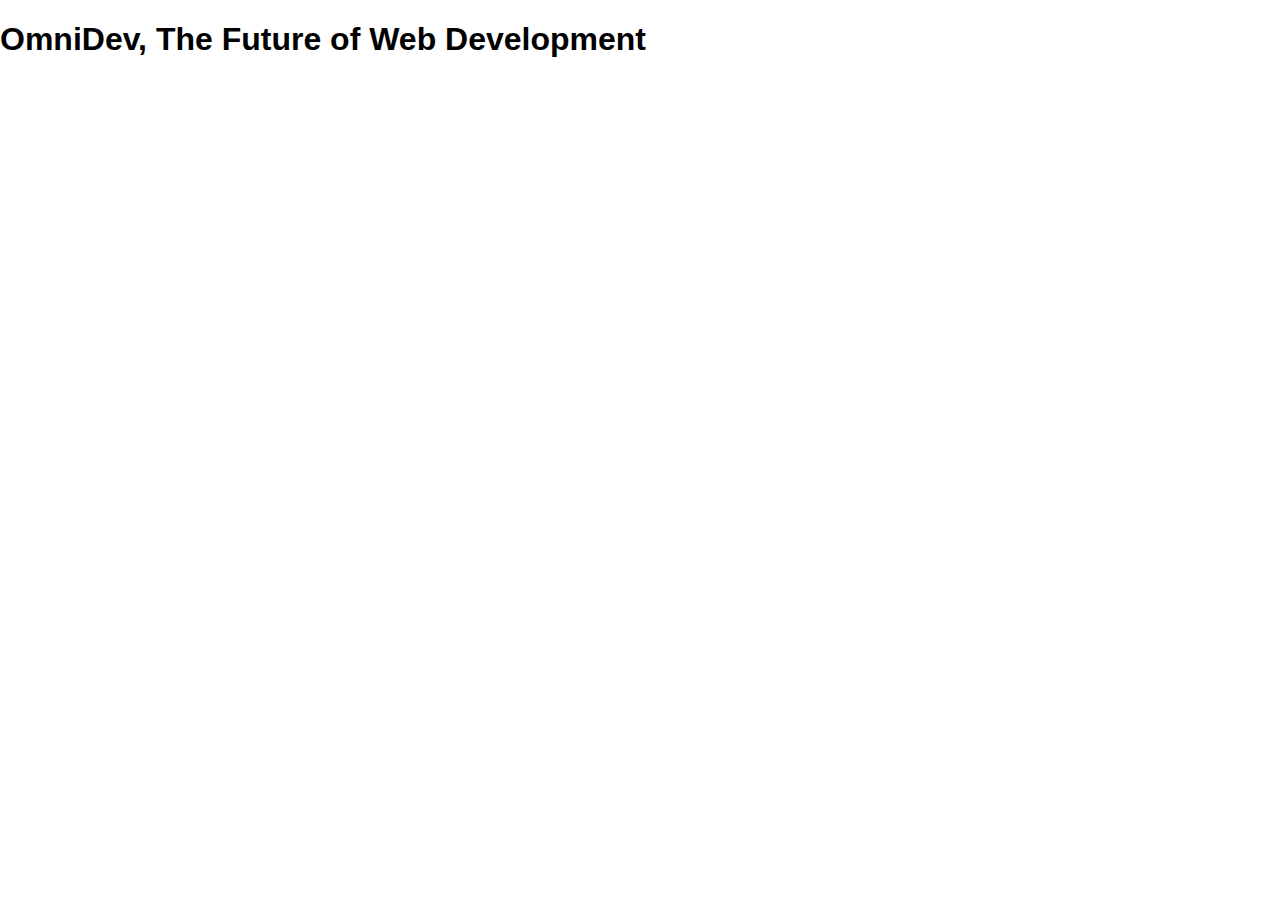
==== index.html @ 89f65ec4 "skeleton for new site" ====
<!DOCTYPE html>
<html lang="en">
<head>
    <meta charset="UTF-8">
    <meta name="viewport" content="width=device-width, initial-scale=1.0">
    <title>OmniDev</title>
    <link rel="stylesheet" href="css/style.css">
</head>
<body>
    <h1>OmniDev, The Future of Web Development</h1>
    <script src="js/app.js"></script>
</body>
</html>
---- css/style.css ----
body {
    font-family: Arial, sans-serif;
    margin: 0;
    padding: 0;
}
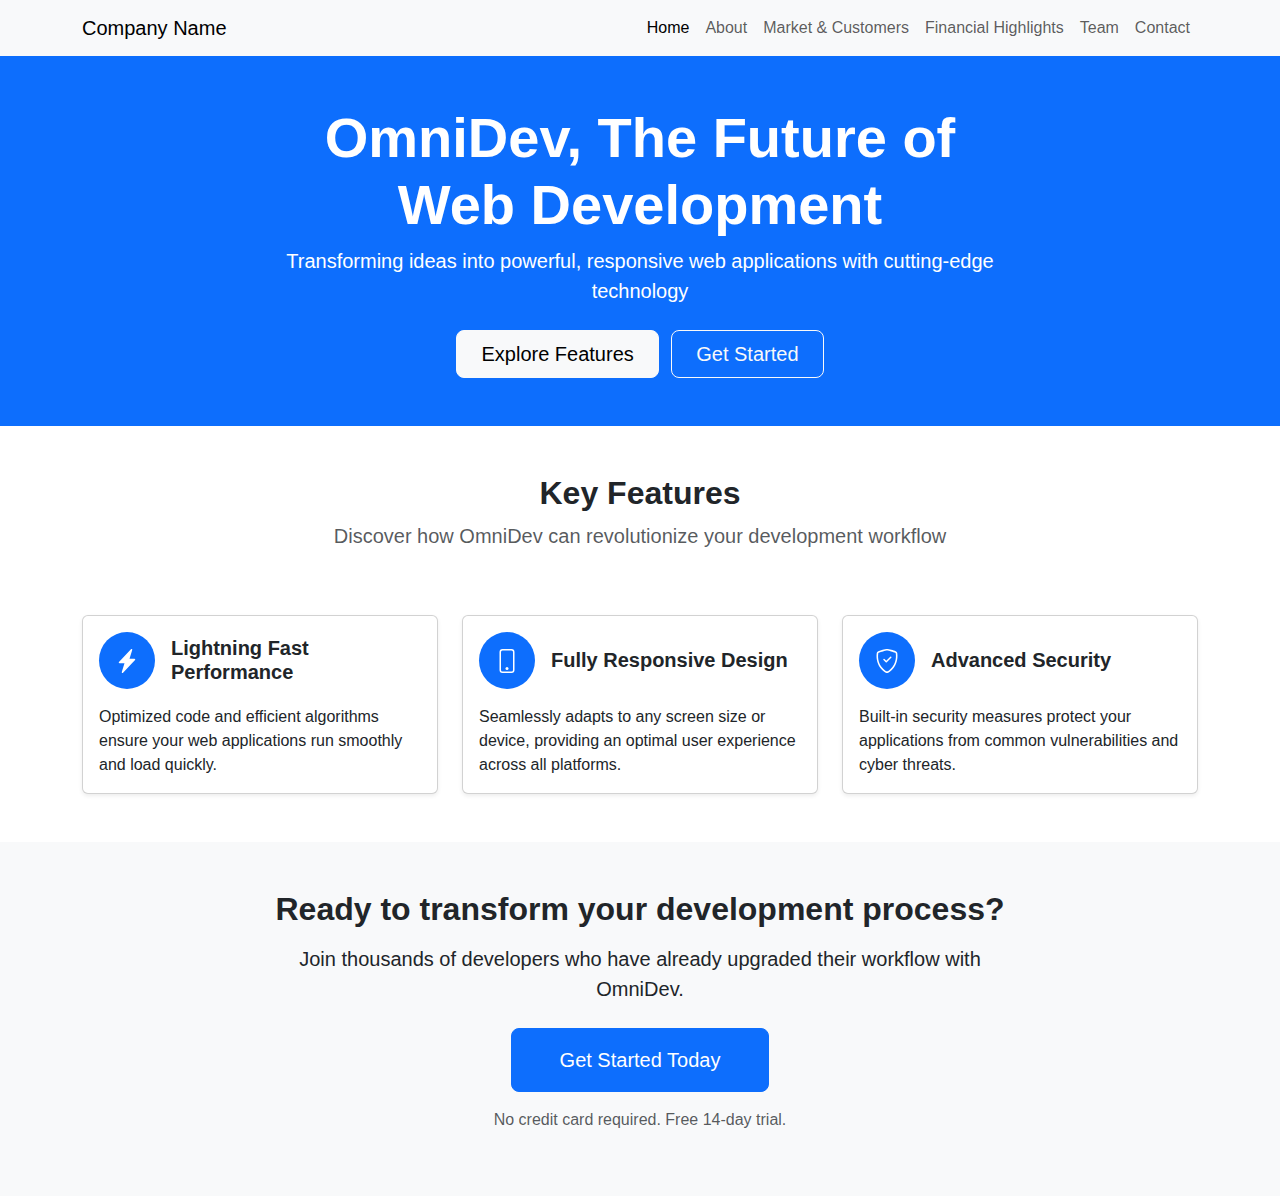
==== commit f9e940c8: "AI generated templates, added bootstrap and links" ====
--- a/index.html
+++ b/index.html
@@ -4,11 +4,136 @@
     <meta charset="UTF-8">
     <meta name="viewport" content="width=device-width, initial-scale=1.0">
     <title>OmniDev</title>
+    <!-- Bootstrap 5 CSS -->
+    <link href="https://cdn.jsdelivr.net/npm/bootstrap@5.3.0-alpha1/dist/css/bootstrap.min.css" rel="stylesheet">
+    <!-- Custom CSS -->
     <link rel="stylesheet" href="css/style.css">
 </head>
 <body>
-    <h1>OmniDev, The Future of Web Development</h1>
+   <!-- Navigation -->
+     <nav class="navbar navbar-expand-lg navbar-light bg-light">
+         <div class="container">
+             <a class="navbar-brand" href="index.html">Company Name</a>
+             <button class="navbar-toggler" type="button" data-bs-toggle="collapse" data-bs-   target="#navbarNav">
+                 <span class="navbar-toggler-icon"></span>
+             </button>
+             <div class="collapse navbar-collapse" id="navbarNav">
+                 <ul class="navbar-nav ms-auto">
+                     <li class="nav-item">
+                         <a class="nav-link active" href="index.html">Home</a>
+                     </li>
+                     <li class="nav-item">
+                         <a class="nav-link" href="about.html">About</a>
+                     </li>
+                     <li class="nav-item">
+                         <a class="nav-link" href="market.html">Market & Customers</a>
+                     </li>
+                     <li class="nav-item">
+                         <a class="nav-link" href="financial.html">Financial Highlights</a>
+                     </li>
+                     <li class="nav-item">
+                         <a class="nav-link" href="team.html">Team</a>
+                     </li>
+                     <li class="nav-item">
+                         <a class="nav-link" href="contact.html">Contact</a>
+                     </li>
+                 </ul>
+             </div>
+         </div>
+     </nav>
+    <!-- Hero Section -->
+    <header class="bg-primary text-white py-5">
+        <div class="container">
+            <div class="row align-items-center">
+                <div class="col-lg-8 mx-auto text-center">
+                    <h1 class="display-4 fw-bold">OmniDev, The Future of Web Development</h1>
+                    <p class="lead mb-4">Transforming ideas into powerful, responsive web applications with cutting-edge technology</p>
+                    <a href="#features" class="btn btn-light btn-lg px-4 me-2">Explore Features</a>
+                    <a href="#contact" class="btn btn-outline-light btn-lg px-4">Get Started</a>
+                </div>
+            </div>
+        </div>
+    </header>
+
+    <!-- Features Section -->
+    <section id="features" class="py-5">
+        <div class="container">
+            <div class="row">
+                <div class="col-12 text-center mb-5">
+                    <h2 class="fw-bold">Key Features</h2>
+                    <p class="lead text-muted">Discover how OmniDev can revolutionize your development workflow</p>
+                </div>
+            </div>
+            <div class="row g-4">
+                <div class="col-md-4">
+                    <div class="card h-100 shadow-sm">
+                        <div class="card-body">
+                            <div class="d-flex align-items-center mb-3">
+                                <div class="bg-primary text-white rounded-circle p-3 me-3">
+                                    <svg xmlns="http://www.w3.org/2000/svg" width="24" height="24" fill="currentColor" class="bi bi-lightning-charge" viewBox="0 0 16 16">
+                                        <path d="M11.251.068a.5.5 0 0 1 .227.58L9.677 6.5H13a.5.5 0 0 1 .364.843l-8 8.5a.5.5 0 0 1-.842-.49L6.323 9.5H3a.5.5 0 0 1-.364-.843l8-8.5a.5.5 0 0 1 .615-.09z"/>
+                                    </svg>
+                                </div>
+                                <h3 class="fw-bold h5 m-0">Lightning Fast Performance</h3>
+                            </div>
+                            <p class="card-text">Optimized code and efficient algorithms ensure your web applications run smoothly and load quickly.</p>
+                        </div>
+                    </div>
+                </div>
+                <div class="col-md-4">
+                    <div class="card h-100 shadow-sm">
+                        <div class="card-body">
+                            <div class="d-flex align-items-center mb-3">
+                                <div class="bg-primary text-white rounded-circle p-3 me-3">
+                                    <svg xmlns="http://www.w3.org/2000/svg" width="24" height="24" fill="currentColor" class="bi bi-phone" viewBox="0 0 16 16">
+                                        <path d="M11 1a1 1 0 0 1 1 1v12a1 1 0 0 1-1 1H5a1 1 0 0 1-1-1V2a1 1 0 0 1 1-1h6zM5 0a2 2 0 0 0-2 2v12a2 2 0 0 0 2 2h6a2 2 0 0 0 2-2V2a2 2 0 0 0-2-2H5z"/>
+                                        <path d="M8 14a1 1 0 1 0 0-2 1 1 0 0 0 0 2z"/>
+                                    </svg>
+                                </div>
+                                <h3 class="fw-bold h5 m-0">Fully Responsive Design</h3>
+                            </div>
+                            <p class="card-text">Seamlessly adapts to any screen size or device, providing an optimal user experience across all platforms.</p>
+                        </div>
+                    </div>
+                </div>
+                <div class="col-md-4">
+                    <div class="card h-100 shadow-sm">
+                        <div class="card-body">
+                            <div class="d-flex align-items-center mb-3">
+                                <div class="bg-primary text-white rounded-circle p-3 me-3">
+                                    <svg xmlns="http://www.w3.org/2000/svg" width="24" height="24" fill="currentColor" class="bi bi-shield-check" viewBox="0 0 16 16">
+                                        <path d="M5.338 1.59a61.44 61.44 0 0 0-2.837.856.481.481 0 0 0-.328.39c-.554 4.157.726 7.19 2.253 9.188a10.725 10.725 0 0 0 2.287 2.233c.346.244.652.42.893.533.12.057.218.095.293.118a.55.55 0 0 0 .101.025.615.615 0 0 0 .1-.025c.076-.023.174-.061.294-.118.24-.113.547-.29.893-.533a10.726 10.726 0 0 0 2.287-2.233c1.527-1.997 2.807-5.031 2.253-9.188a.48.48 0 0 0-.328-.39c-.651-.213-1.75-.56-2.837-.855C9.552 1.29 8.531 1.067 8 1.067c-.53 0-1.552.223-2.662.524zM5.072.56C6.157.265 7.31 0 8 0s1.843.265 2.928.56c1.11.3 2.229.655 2.887.87a1.54 1.54 0 0 1 1.044 1.262c.596 4.477-.787 7.795-2.465 9.99a11.775 11.775 0 0 1-2.517 2.453 7.159 7.159 0 0 1-1.048.625c-.28.132-.581.24-.829.24s-.548-.108-.829-.24a7.158 7.158 0 0 1-1.048-.625 11.777 11.777 0 0 1-2.517-2.453C1.928 10.487.545 7.169 1.141 2.692A1.54 1.54 0 0 1 2.185 1.43 62.456 62.456 0 0 1 5.072.56z"/>
+                                        <path d="M10.854 5.146a.5.5 0 0 1 0 .708l-3 3a.5.5 0 0 1-.708 0l-1.5-1.5a.5.5 0 1 1 .708-.708L7.5 7.793l2.646-2.647a.5.5 0 0 1 .708 0z"/>
+                                    </svg>
+                                </div>
+                                <h3 class="fw-bold h5 m-0">Advanced Security</h3>
+                            </div>
+                            <p class="card-text">Built-in security measures protect your applications from common vulnerabilities and cyber threats.</p>
+                        </div>
+                    </div>
+                </div>
+            </div>
+        </div>
+    </section>
+
+    <!-- Call to Action Section -->
+    <section class="bg-light py-5">
+        <div class="container">
+            <div class="row justify-content-center">
+                <div class="col-lg-8 text-center">
+                    <h2 class="fw-bold mb-3">Ready to transform your development process?</h2>
+                    <p class="lead mb-4">Join thousands of developers who have already upgraded their workflow with OmniDev.</p>
+                    <a href="#" class="btn btn-primary btn-lg px-5 py-3">Get Started Today</a>
+                    <p class="mt-3 text-muted">No credit card required. Free 14-day trial.</p>
+                </div>
+            </div>
+        </div>
+    </section>
+
+    <!-- Custom JS -->
     <script src="js/app.js"></script>
+    <!-- Bootstrap 5 JS Bundle -->
+    <script src="https://cdn.jsdelivr.net/npm/bootstrap@5.3.0-alpha1/dist/js/bootstrap.bundle.min.js"></script>
 </body>
 </html>
 
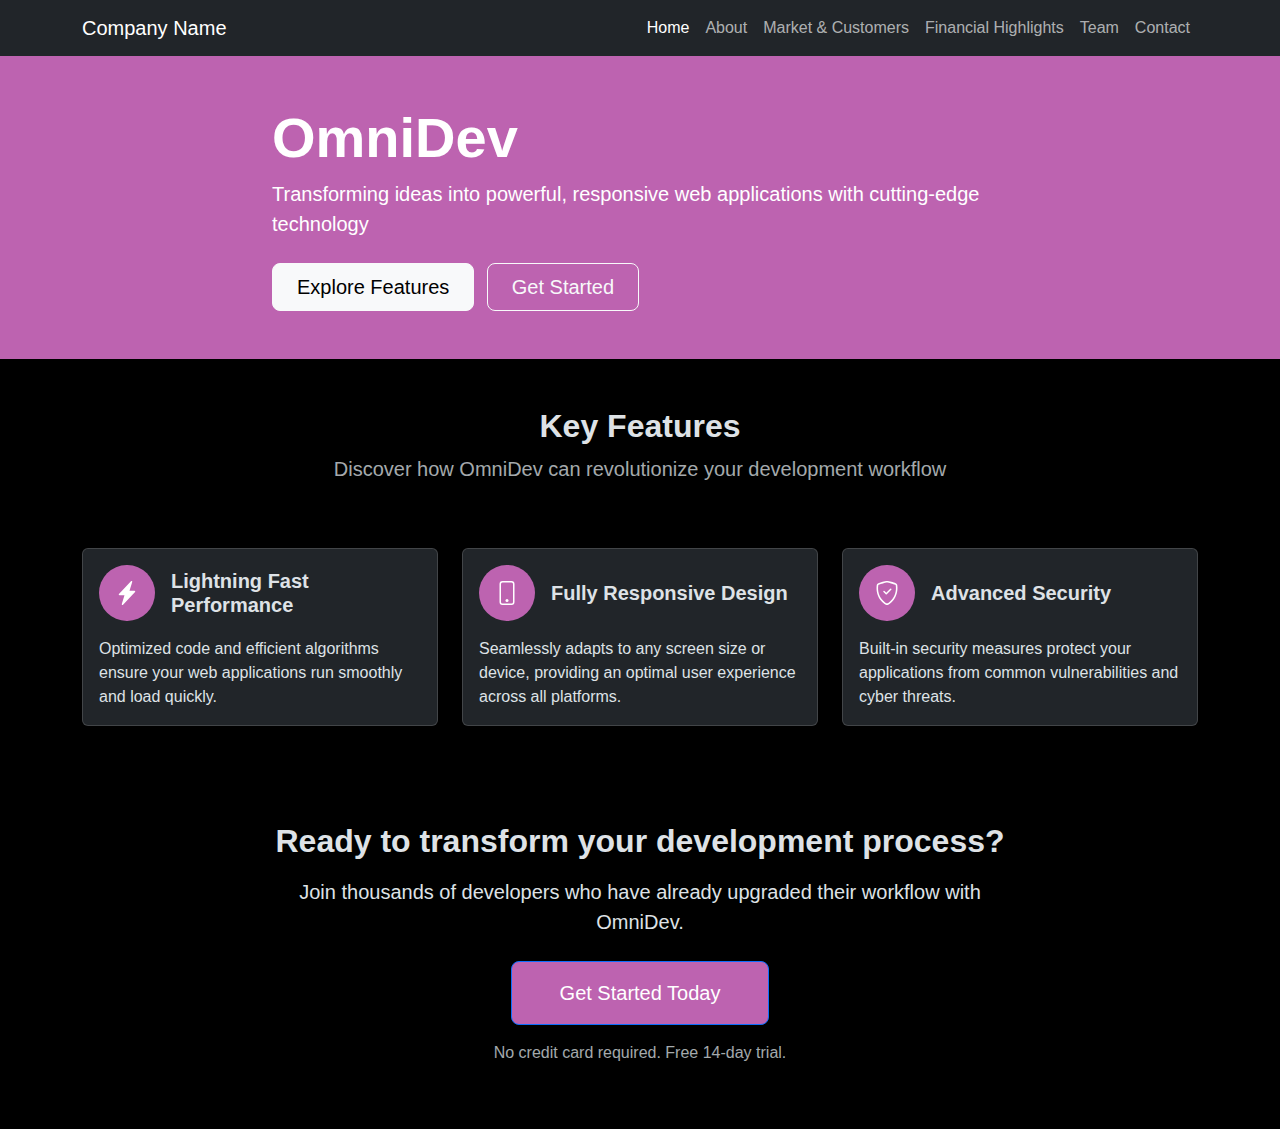
==== commit 9fe835df: "Renamed style.css, added index page styling" ====
--- a/index.html
+++ b/index.html
@@ -1,5 +1,5 @@
 <!DOCTYPE html>
-<html lang="en">
+<html lang="en" data-bs-theme="dark">
 <head>
     <meta charset="UTF-8">
     <meta name="viewport" content="width=device-width, initial-scale=1.0">
@@ -7,11 +7,12 @@
     <!-- Bootstrap 5 CSS -->
     <link href="https://cdn.jsdelivr.net/npm/bootstrap@5.3.0-alpha1/dist/css/bootstrap.min.css" rel="stylesheet">
     <!-- Custom CSS -->
-    <link rel="stylesheet" href="css/style.css">
+    <link rel="stylesheet" href="css/styles.css">
+    <link rel="stylesheet" href="css/index.css">
 </head>
 <body>
    <!-- Navigation -->
-     <nav class="navbar navbar-expand-lg navbar-light bg-light">
+     <nav class="navbar navbar-expand-lg">
          <div class="container">
              <a class="navbar-brand" href="index.html">Company Name</a>
              <button class="navbar-toggler" type="button" data-bs-toggle="collapse" data-bs-   target="#navbarNav">
@@ -45,8 +46,8 @@
     <header class="bg-primary text-white py-5">
         <div class="container">
             <div class="row align-items-center">
-                <div class="col-lg-8 mx-auto text-center">
-                    <h1 class="display-4 fw-bold">OmniDev, The Future of Web Development</h1>
+                <div class="col-lg-8 mx-auto">
+                    <h1 class="display-4 fw-bold">OmniDev</h1>
                     <p class="lead mb-4">Transforming ideas into powerful, responsive web applications with cutting-edge technology</p>
                     <a href="#features" class="btn btn-light btn-lg px-4 me-2">Explore Features</a>
                     <a href="#contact" class="btn btn-outline-light btn-lg px-4">Get Started</a>
@@ -117,7 +118,7 @@
     </section>
 
     <!-- Call to Action Section -->
-    <section class="bg-light py-5">
+    <section class="py-5">
         <div class="container">
             <div class="row justify-content-center">
                 <div class="col-lg-8 text-center">
--- a/css/styles.css
+++ b/css/styles.css
@@ -0,0 +1,18 @@
+html {
+    data-bs-theme: "dark";
+}
+body {
+    font-family: Arial, sans-serif;
+    margin: 0;
+    padding: 0;
+}
+:root {
+    --primary-color: #BD63B0;
+    --secondary-color: #895FBB;
+    --text-color: #D1E5E5;
+    --background-color: #000;
+}  
+
+.bg-primary, .btn-primary {
+    background-color: var(--primary-color) !important;
+}--- a/css/index.css
+++ b/css/index.css
@@ -0,0 +1,3 @@
+.py-5 {
+    background-color: var(--background-color);
+}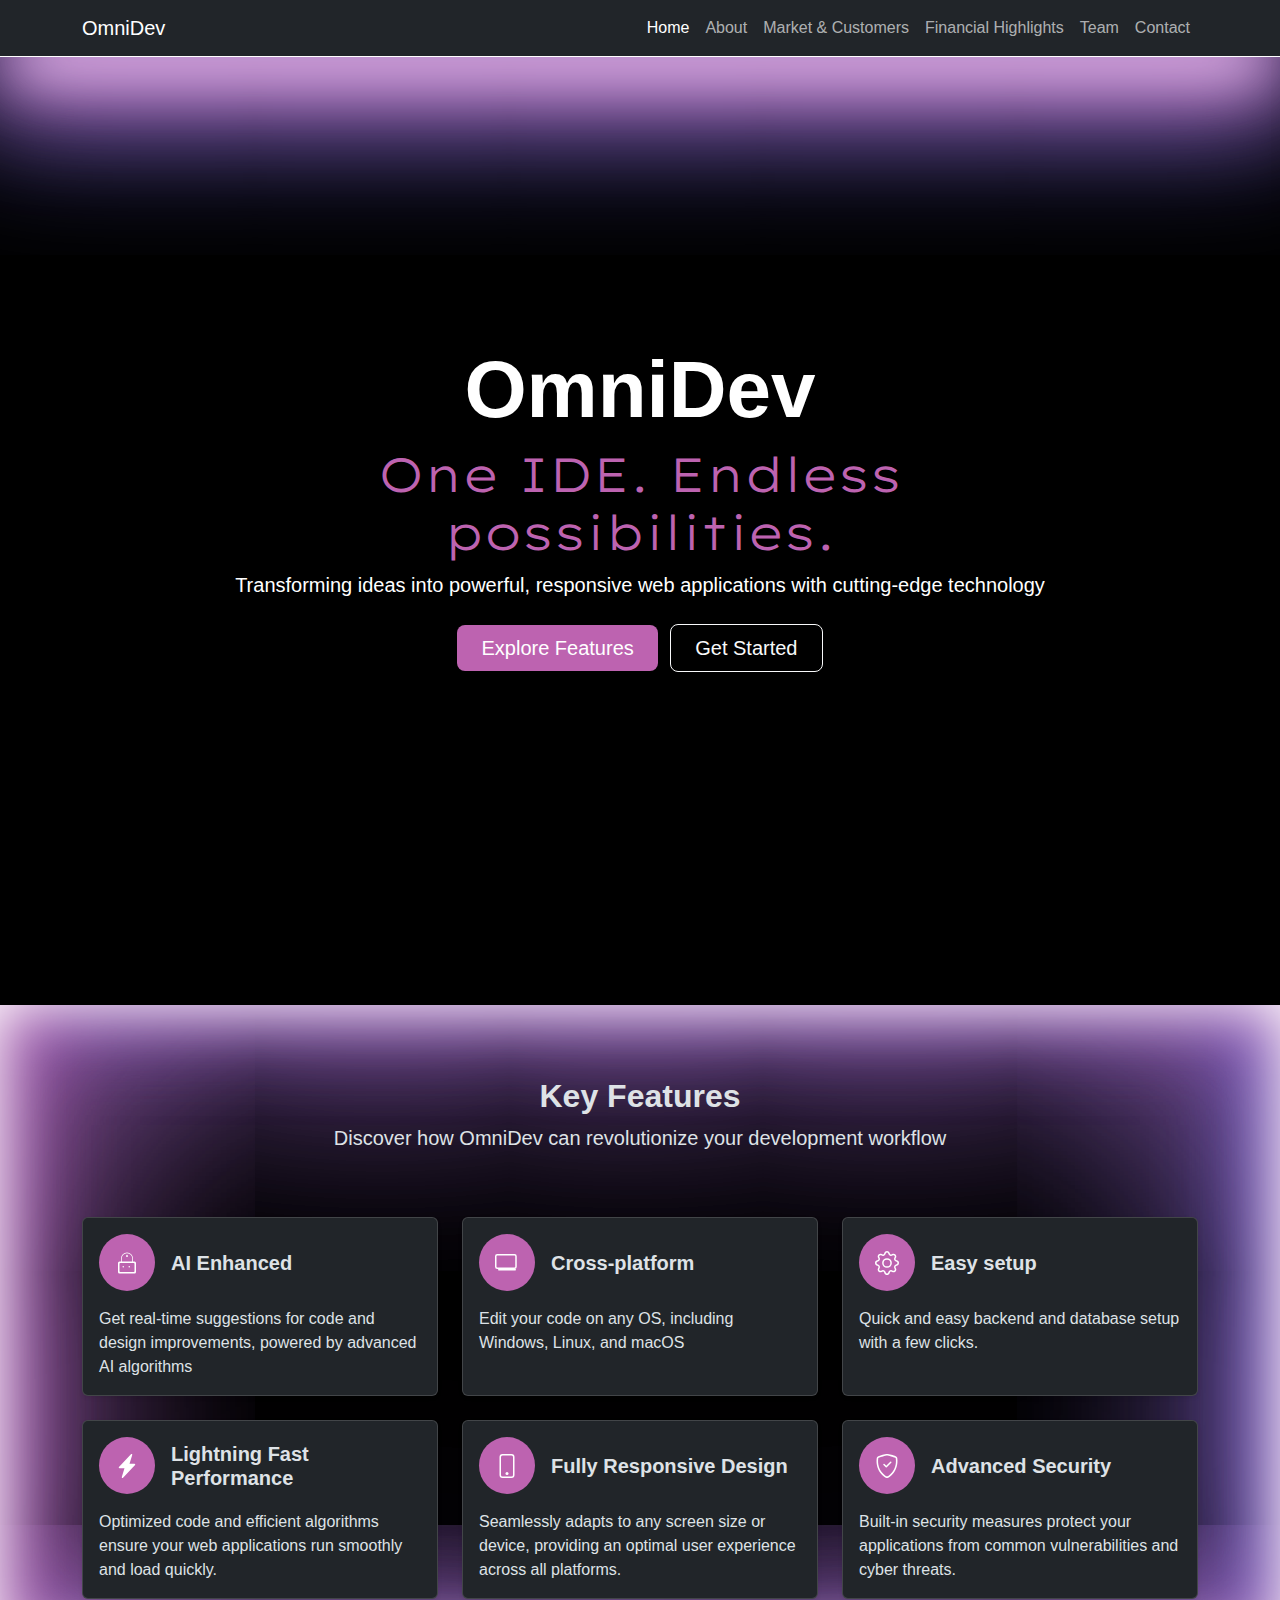
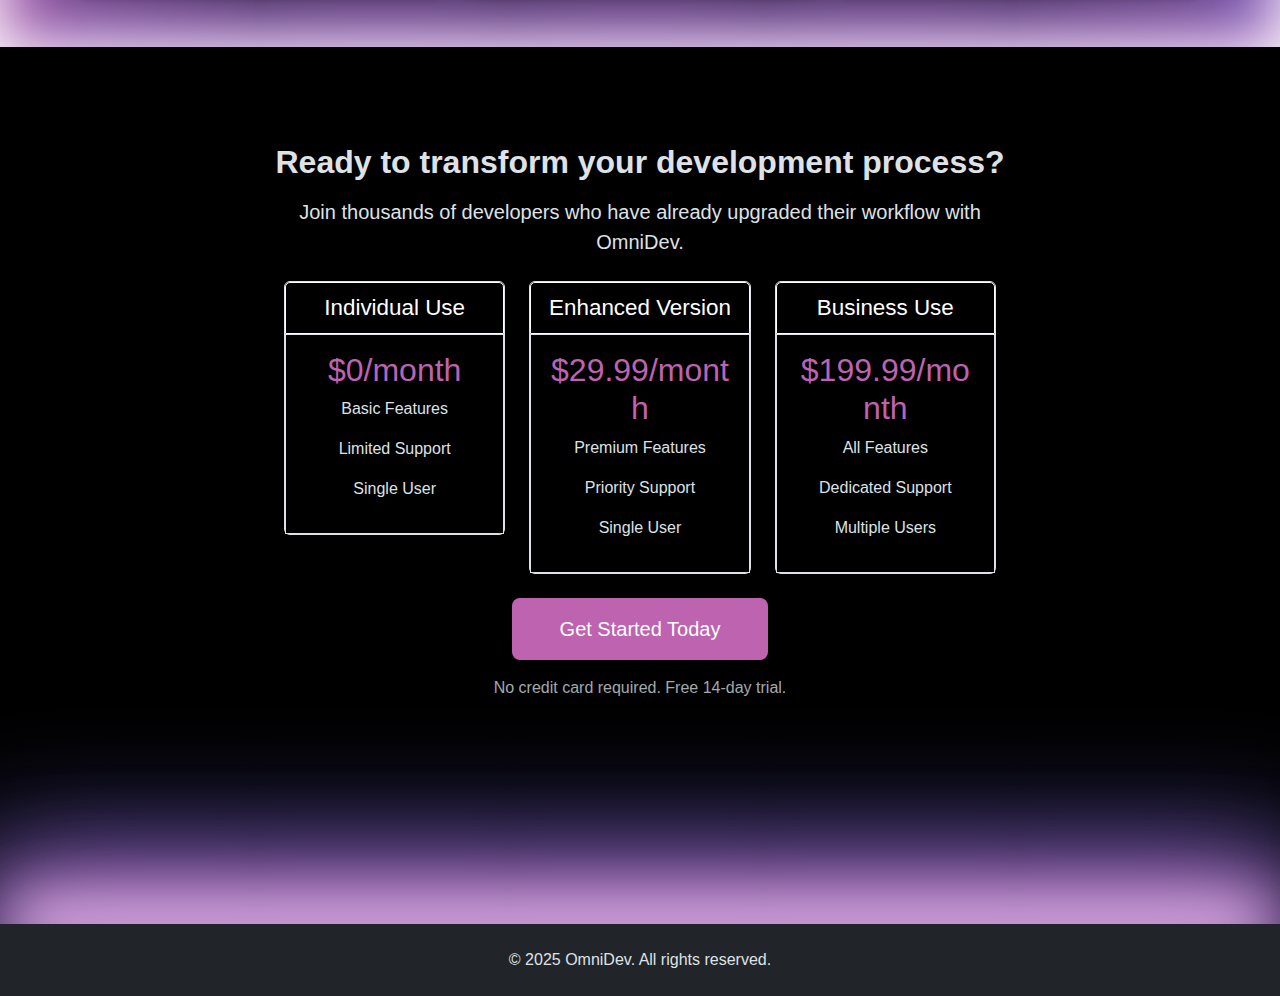
==== commit e839e90b: "Index page, applied dark theme, header fixed" ====
--- a/index.html
+++ b/index.html
@@ -9,51 +9,57 @@
     <!-- Custom CSS -->
     <link rel="stylesheet" href="css/styles.css">
     <link rel="stylesheet" href="css/index.css">
+    <style>
+        @import url('https://fonts.googleapis.com/css2?family=Lexend+Giga:wght@100..900&family=Lexend:wght@100..900&family=Manrope:wght@200..800&display=swap');
+    </style>   
 </head>
 <body>
-   <!-- Navigation -->
-     <nav class="navbar navbar-expand-lg">
-         <div class="container">
-             <a class="navbar-brand" href="index.html">Company Name</a>
-             <button class="navbar-toggler" type="button" data-bs-toggle="collapse" data-bs-   target="#navbarNav">
-                 <span class="navbar-toggler-icon"></span>
-             </button>
-             <div class="collapse navbar-collapse" id="navbarNav">
-                 <ul class="navbar-nav ms-auto">
-                     <li class="nav-item">
-                         <a class="nav-link active" href="index.html">Home</a>
-                     </li>
-                     <li class="nav-item">
-                         <a class="nav-link" href="about.html">About</a>
-                     </li>
-                     <li class="nav-item">
-                         <a class="nav-link" href="market.html">Market & Customers</a>
-                     </li>
-                     <li class="nav-item">
-                         <a class="nav-link" href="financial.html">Financial Highlights</a>
-                     </li>
-                     <li class="nav-item">
-                         <a class="nav-link" href="team.html">Team</a>
-                     </li>
-                     <li class="nav-item">
-                         <a class="nav-link" href="contact.html">Contact</a>
-                     </li>
-                 </ul>
-             </div>
-         </div>
-     </nav>
+    <!-- Navigation -->
+    <nav class="navbar navbar-expand-lg">
+        <div class="container">
+            <a class="navbar-brand" href="index.html">OmniDev</a>
+            <button class="navbar-toggler" type="button" data-bs-toggle="collapse" data-bs-   target="#navbarNav">
+                <span class="navbar-toggler-icon"></span>
+            </button>
+            <div class="collapse navbar-collapse" id="navbarNav">
+                <ul class="navbar-nav ms-auto">
+                    <li class="nav-item">
+                        <a class="nav-link active" href="index.html">Home</a>
+                    </li>
+                    <li class="nav-item">
+                        <a class="nav-link" href="about.html">About</a>
+                    </li>
+                    <li class="nav-item">
+                        <a class="nav-link" href="market.html">Market & Customers</a>
+                    </li>
+                    <li class="nav-item">
+                        <a class="nav-link" href="financial.html">Financial Highlights</a>
+                    </li>
+                    <li class="nav-item">
+                        <a class="nav-link" href="team.html">Team</a>
+                    </li>
+                    <li class="nav-item">
+                        <a class="nav-link" href="contact.html">Contact</a>
+                    </li>
+                </ul>
+            </div>
+        </div>
+    </nav>
     <!-- Hero Section -->
-    <header class="bg-primary text-white py-5">
+    <div class="glow"></div>
+    <header class="text-white py-5" id="hero">
         <div class="container">
             <div class="row align-items-center">
-                <div class="col-lg-8 mx-auto">
-                    <h1 class="display-4 fw-bold">OmniDev</h1>
+                <div class="col-lg-10 mx-auto text-center">
+                    <h1 class="display-1 fw-bold">OmniDev</h1>
+                    <h1 class="display-5 font-primary" id="slogan">One IDE. Endless possibilities.</h1>
                     <p class="lead mb-4">Transforming ideas into powerful, responsive web applications with cutting-edge technology</p>
-                    <a href="#features" class="btn btn-light btn-lg px-4 me-2">Explore Features</a>
-                    <a href="#contact" class="btn btn-outline-light btn-lg px-4">Get Started</a>
-                </div>
-            </div>
-        </div>
+                    <a href="#features" class="btn btn-primary btn-lg px-4 me-2">Explore Features</a>
+                    <a href="#start" class="btn btn-outline-light btn-lg px-4">Get Started</a>
+                </div>
+            </div>
+        </div>
+        
     </header>
 
     <!-- Features Section -->
@@ -61,10 +67,62 @@
         <div class="container">
             <div class="row">
                 <div class="col-12 text-center mb-5">
+                    <br>
                     <h2 class="fw-bold">Key Features</h2>
-                    <p class="lead text-muted">Discover how OmniDev can revolutionize your development workflow</p>
-                </div>
-            </div>
+                    <p class="lead">Discover how OmniDev can revolutionize your development workflow</p>
+                </div>
+            </div>
+            <div class="row g-4">
+                <div class="col-md-4">
+                    <div class="card h-100 shadow-sm">
+                        <div class="card-body">
+                            <div class="d-flex align-items-center mb-3">
+                                <div class="bg-primary text-white rounded-circle p-3 me-3">
+                                    <svg xmlns="http://www.w3.org/2000/svg" width="24" height="24" fill="currentColor" viewBox="0 0 16 16">
+                                        <path d="M8 1a4 4 0 0 1 4 4v2h1a1 1 0 0 1 1 1v6a1 1 0 0 1-1 1H3a1 1 0 0 1-1-1V8a1 1 0 0 1 1-1h1V5a4 4 0 0 1 4-4zm0 1.5a.5.5 0 0 0-.5.5v1h1v-1a.5.5 0 0 0-.5-.5zM4.5 5v2h7V5a3.5 3.5 0 1 0-7 0zm-1 3a.5.5 0 0 0-.5.5v5a.5.5 0 0 0 .5.5h9a.5.5 0 0 0 .5-.5v-5a.5.5 0 0 0-.5-.5h-9zM6 10.5a.5.5 0 1 1-1 0 .5.5 0 0 1 1 0zm3.5.5a.5.5 0 1 1 0-1 .5.5 0 0 1 0 1z"/>
+                                    </svg>
+                                </div>
+                                <h3 class="fw-bold h5 m-0">AI Enhanced</h3>
+                            </div>
+                            <p class="card-text">Get real-time suggestions for code and design improvements, powered by advanced AI algorithms</p>
+                        </div>
+                    </div>
+                </div>
+                <div class="col-md-4">
+                    <div class="card h-100 shadow-sm">
+                        <div class="card-body">
+                            <div class="d-flex align-items-center mb-3">
+                                <div class="bg-primary text-white rounded-circle p-3 me-3">
+                                    <svg xmlns="http://www.w3.org/2000/svg" width="24" height="24" fill="currentColor" viewBox="0 0 16 16">
+                                        <path d="M1.5 2A1.5 1.5 0 0 0 0 3.5v7A1.5 1.5 0 0 0 1.5 12H13a1.5 1.5 0 0 0 1.5-1.5v-7A1.5 1.5 0 0 0 13 2H1.5zm0 1H13a.5.5 0 0 1 .5.5v7a.5.5 0 0 1-.5.5H1.5a.5.5 0 0 1-.5-.5v-7a.5.5 0 0 1 .5-.5zM2 12.5a.5.5 0 0 0 .5.5h11a.5.5 0 0 0 0-1h-11a.5.5 0 0 0-.5.5z"/>
+                                    </svg>
+                                </div>
+                                <h3 class="fw-bold h5 m-0">Cross-platform</h3>
+                            </div>
+                            <p class="card-text">Edit your code on any OS, including Windows, Linux, and macOS</p>
+                        </div>
+                    </div>
+                </div>
+                <div class="col-md-4">
+                    <div class="card h-100 shadow-sm">
+                        <div class="card-body">
+                            <div class="d-flex align-items-center mb-3">
+                                <div class="bg-primary text-white rounded-circle p-3 me-3">
+                                    <svg xmlns="http://www.w3.org/2000/svg" width="24" height="24" fill="currentColor" viewBox="0 0 16 16">
+                                        <path d="M8 4.754a3.246 3.246 0 1 0 0 6.492 3.246 3.246 0 0 0 0-6.492zM5.754 8a2.246 2.246 0 1 1 4.492 0 2.246 2.246 0 0 1-4.492 0z"/>
+                                        <path d="M9.796 1.343c-.527-1.79-3.065-1.79-3.592 0l-.094.319a.873.873 0 0 1-1.255.52l-.292-.16c-1.64-.892-3.433.902-2.54 2.541l.159.292a.873.873 0 0 1-.52 1.255l-.319.094c-1.79.527-1.79 3.065 0 3.592l.319.094a.873.873 0 0 1 .52 1.255l-.16.292c-.892 1.64.901 3.434 2.541 2.54l.292-.159a.873.873 0 0 1 1.255.52l.094.319c.527 1.79 3.065 1.79 3.592 0l.094-.319a.873.873 0 0 1 1.255-.52l.292.16c1.64.893 3.434-.902 2.54-2.541l-.159-.292a.873.873 0 0 1 .52-1.255l.319-.094c1.79-.527 1.79-3.065 0-3.592l-.319-.094a.873.873 0 0 1-.52-1.255l.16-.292c.893-1.64-.902-3.433-2.541-2.54l-.292.159a.873.873 0 0 1-1.255-.52l-.094-.319zm-2.633.283c.246-.835 1.428-.835 1.674 0l.094.319a1.873 1.873 0 0 0 2.693 1.115l.291-.16c.764-.415 1.6.42 1.184 1.185l-.159.292a1.873 1.873 0 0 0 1.116 2.692l.318.094c.835.246.835 1.428 0 1.674l-.319.094a1.873 1.873 0 0 0-1.115 2.693l.16.291c.415.764-.42 1.6-1.185 1.184l-.291-.159a1.873 1.873 0 0 0-2.693 1.116l-.094.318c-.246.835-1.428.835-1.674 0l-.094-.319a1.873 1.873 0 0 0-2.692-1.115l-.292.16c-.764.415-1.6-.42-1.184-1.185l.159-.291A1.873 1.873 0 0 0 1.945 8.93l-.319-.094c-.835-.246-.835-1.428 0-1.674l.319-.094A1.873 1.873 0 0 0 3.06 4.377l-.16-.292c-.415-.764.42-1.6 1.185-1.184l.292.159a1.873 1.873 0 0 0 2.692-1.115l.094-.319z"/>
+                                    </svg>
+                                </div>
+                                <h3 class="fw-bold h5 m-0">Easy setup</h3>
+                            </div>
+                            <p class="card-text">Quick and easy backend and database setup with a few clicks.</p>
+                        </div>
+                    </div>
+                </div>
+            </div>
+
+            <br/>
+
             <div class="row g-4">
                 <div class="col-md-4">
                     <div class="card h-100 shadow-sm">
@@ -117,19 +175,64 @@
         </div>
     </section>
 
-    <!-- Call to Action Section -->
-    <section class="py-5">
+    <!-- Get Started and Pricing Section -->
+    <section id="start" class="py-5">
         <div class="container">
             <div class="row justify-content-center">
                 <div class="col-lg-8 text-center">
                     <h2 class="fw-bold mb-3">Ready to transform your development process?</h2>
                     <p class="lead mb-4">Join thousands of developers who have already upgraded their workflow with OmniDev.</p>
+                    <div class="container pricing-table">
+                        <div class="row text-center">
+                            <div class="col-md-4">
+                                <div class="card mb-4">
+                                    <div class="card-header">Individual Use</div>
+                                    <div class="card-body">
+                                        <h2 class="font-primary">$0/month</h3>
+                                        <p>Basic Features</p>
+                                        <p>Limited Support</p>
+                                        <p>Single User</p>
+                                    </div>
+                                </div>
+                            </div>
+                            <div class="col-md-4">
+                                <div class="card mb-4">
+                                    <div class="card-header">Enhanced Version</div>
+                                    <div class="card-body">
+                                        <h2 class="font-primary">$29.99/month</h3>
+                                        <p>Premium Features</p>
+                                        <p>Priority Support</p>
+                                        <p>Single User</p>
+                                    </div>
+                                </div>
+                            </div>
+                            <div class="col-md-4">
+                                <div class="card mb-4">
+                                    <div class="card-header">Business Use</div>
+                                    <div class="card-body">
+                                        <h2 class="font-primary">$199.99/month</h3>
+                                        <p>All Features</p>
+                                        <p>Dedicated Support</p>
+                                        <p>Multiple Users</p>
+                                    </div>
+                                </div>
+                            </div>
+                        </div>
+                    </div>
                     <a href="#" class="btn btn-primary btn-lg px-5 py-3">Get Started Today</a>
                     <p class="mt-3 text-muted">No credit card required. Free 14-day trial.</p>
                 </div>
             </div>
         </div>
     </section>
+    <div class="glow"></div>
+
+    <!-- Footer -->
+    <footer class="py-4 mt-5 bg-dark">
+        <div class="container">
+            <p class="text-center mb-0">&copy; 2025 OmniDev. All rights reserved.</p>
+        </div>
+    </footer>
 
     <!-- Custom JS -->
     <script src="js/app.js"></script>
--- a/css/styles.css
+++ b/css/styles.css
@@ -1,3 +1,9 @@
+:root {
+    --primary-color: #BD63B0;
+    --secondary-color: #6A69DB;
+    --text-color: #D1E5E5;
+    --background-color: #000;
+}  
 html {
     data-bs-theme: "dark";
 }
@@ -6,12 +12,14 @@
     margin: 0;
     padding: 0;
 }
-:root {
-    --primary-color: #BD63B0;
-    --secondary-color: #895FBB;
-    --text-color: #D1E5E5;
-    --background-color: #000;
-}  
+nav{
+    position: sticky !important;
+    top: 0;
+    z-index: 1000;
+    background-color: var(--bs-body-bg);
+    border-bottom: #fff 1px solid;
+}
+
 
 .bg-primary, .btn-primary {
     background-color: var(--primary-color) !important;
--- a/css/index.css
+++ b/css/index.css
@@ -1,3 +1,73 @@
-.py-5 {
+body{
+    background-color: var(--background-color) !important;
+    /* font-family: "Manrope", sans-serif; */
+}
+
+
+section{
+    margin: 3em 0;
+}
+
+
+.glow{
+    width: 95%;
+    height: 0px;
+    margin: auto;
+    border-radius: 50%;
+    /* background-color: #fff; */
+    z-index: 1000;
+    box-shadow:
+      0 0 60px 20px #f8d1ff,  /* inner white */
+      0 0 100px 40px var(--primary-color), /* middle magenta */
+      0 0 140px 60px var(--secondary-color); /* outer cyan */
+}
+
+.font-primary {
+    color: var(--primary-color);
+}
+
+.btn-primary{
+    border: none !important;
+}
+
+.btn-primary:hover{
+    background: linear-gradient(135deg, var(--primary-color), var(--secondary-color));
+}
+
+.pricing-table .card, .pricing-table .card-header, .pricing-table .card-body{
     background-color: var(--background-color);
+    border: var(--bs-card-color) .1px solid;
+}
+
+.card-header{
+    color: #fff;
+    font-size: 1.4em;
+}
+
+#hero{
+    padding: 5em !important;
+    height: 100vh;
+    /* background-color: var(--background-color); */
+    align-items: center;
+    display: flex;
+    z-index: -1;
+}
+
+#slogan{
+    font-family: "Lexend Giga";
+}
+
+
+#features{
+    background-color: var(--background-color);
+    box-shadow:
+    inset 0 0 60px #fff,      /* inner white */
+    inset 20px 0 100px var(--primary-color),   /* inner left magenta short */
+    inset -20px 0 100px var(--secondary-color),  /* inner right cyan short */
+    inset 20px 0 400px var(--primary-color),  /* inner left magenta broad */
+    inset -20px 0 400px var(--secondary-color); /* inner right cyan broad */
+}
+
+#start{
+    margin-bottom: 10em;
 }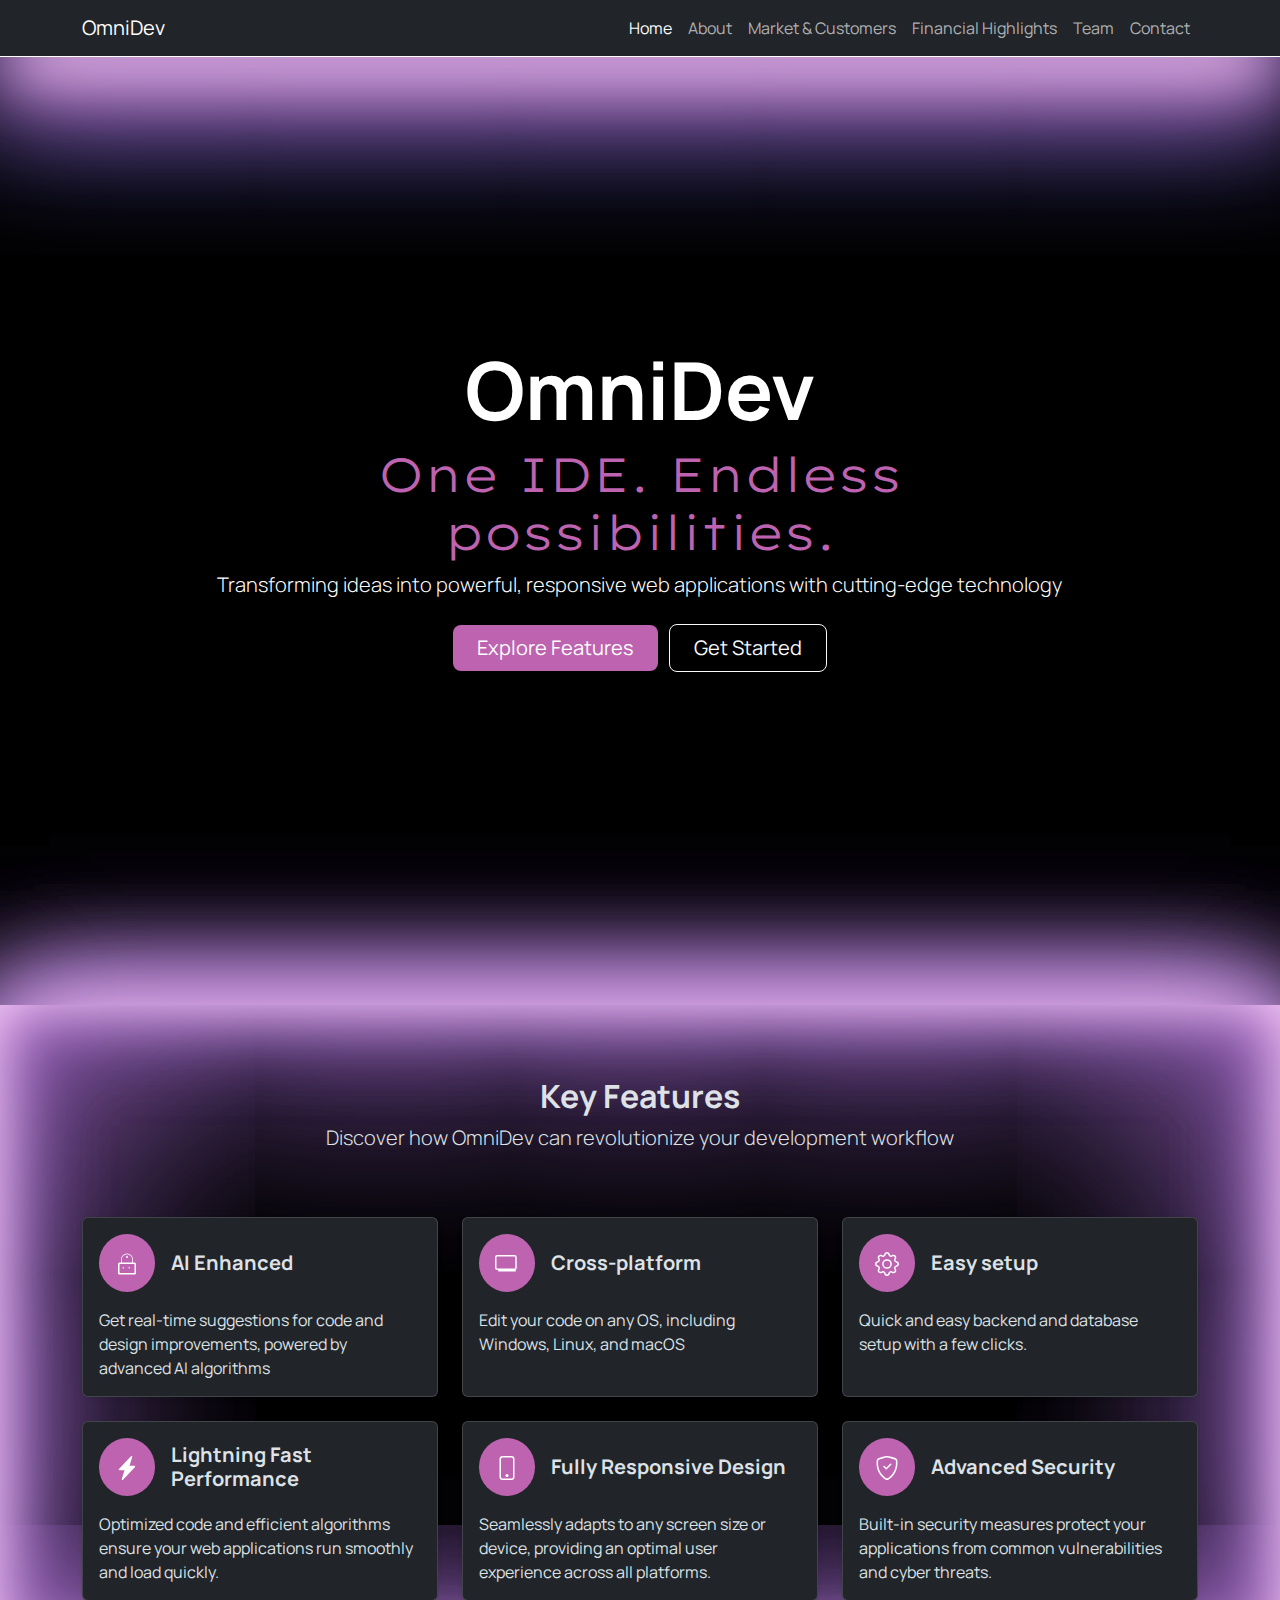
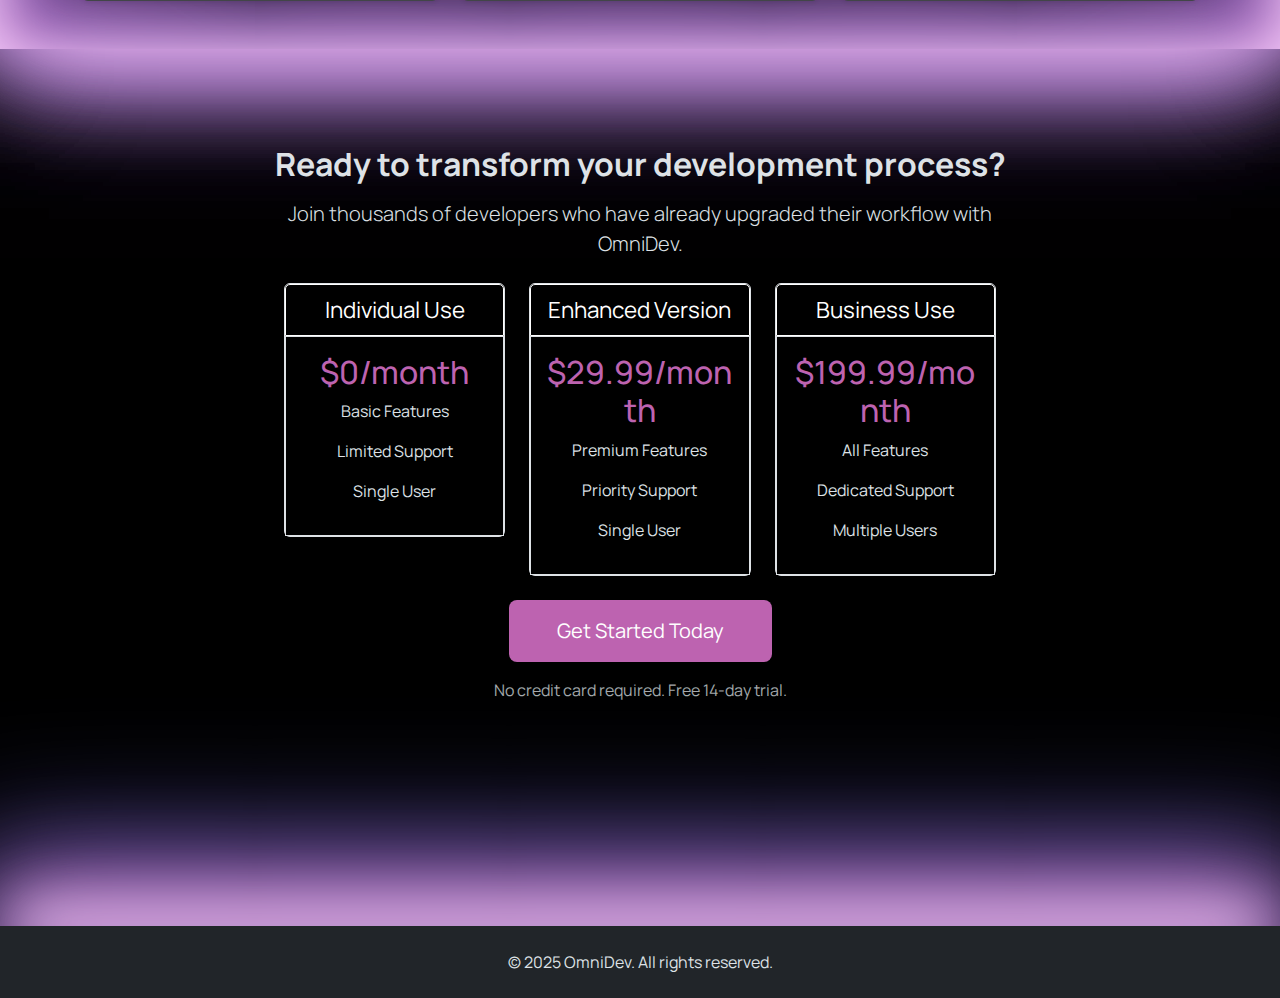
==== commit 3a2bcd36: "index fade and imported fonts" ====
--- a/index.html
+++ b/index.html
@@ -61,6 +61,7 @@
         </div>
         
     </header>
+    <!-- <div class="glow"></div> -->
 
     <!-- Features Section -->
     <section id="features" class="py-5">
@@ -233,6 +234,7 @@
             <p class="text-center mb-0">&copy; 2025 OmniDev. All rights reserved.</p>
         </div>
     </footer>
+    <!-- End of Footer -->
 
     <!-- Custom JS -->
     <script src="js/app.js"></script>
--- a/css/styles.css
+++ b/css/styles.css
@@ -1,5 +1,6 @@
 :root {
     --primary-color: #BD63B0;
+    --primary-color-rgb: 189, 99, 176;
     --secondary-color: #6A69DB;
     --text-color: #D1E5E5;
     --background-color: #000;
@@ -8,9 +9,10 @@
     data-bs-theme: "dark";
 }
 body {
-    font-family: Arial, sans-serif;
+    font-family: "Manrope", sans-serif;
     margin: 0;
     padding: 0;
+    /* font-family: "", sans-serif; */
 }
 nav{
     position: sticky !important;
@@ -23,4 +25,17 @@
 
 .bg-primary, .btn-primary {
     background-color: var(--primary-color) !important;
+}
+
+.glow{
+    width: 95%;
+    height: 0px;
+    margin: auto;
+    border-radius: 50%;
+    /* background-color: #fff; */
+    z-index: 1000;
+    box-shadow:
+      0 0 60px 20px #f8d1ff,  /* inner white */
+      0 0 100px 40px var(--primary-color), /* middle magenta */
+      0 0 140px 60px var(--secondary-color); /* outer cyan */
 }--- a/css/index.css
+++ b/css/index.css
@@ -1,6 +1,5 @@
 body{
     background-color: var(--background-color) !important;
-    /* font-family: "Manrope", sans-serif; */
 }
 
 
@@ -8,19 +7,6 @@
     margin: 3em 0;
 }
 
-
-.glow{
-    width: 95%;
-    height: 0px;
-    margin: auto;
-    border-radius: 50%;
-    /* background-color: #fff; */
-    z-index: 1000;
-    box-shadow:
-      0 0 60px 20px #f8d1ff,  /* inner white */
-      0 0 100px 40px var(--primary-color), /* middle magenta */
-      0 0 140px 60px var(--secondary-color); /* outer cyan */
-}
 
 .font-primary {
     color: var(--primary-color);
@@ -61,11 +47,16 @@
 #features{
     background-color: var(--background-color);
     box-shadow:
-    inset 0 0 60px #fff,      /* inner white */
-    inset 20px 0 100px var(--primary-color),   /* inner left magenta short */
-    inset -20px 0 100px var(--secondary-color),  /* inner right cyan short */
-    inset 20px 0 400px var(--primary-color),  /* inner left magenta broad */
-    inset -20px 0 400px var(--secondary-color); /* inner right cyan broad */
+    inset 0 0 60px #f8d1ff,      /* inner white */
+    inset 0px 0 100px var(--primary-color),   /* inner left magenta short */
+    inset 0px 0 100px var(--secondary-color),  /* inner right cyan short */
+    inset 0px 0 400px var(--primary-color),  /* inner left magenta broad */
+    inset 0px 0 400px var(--secondary-color), /* inner right cyan broad */
+    0 0 100px #f8d1ff,      /* inner white */
+    0 0 100px var(--primary-color),   /* inner left magenta short */
+    0 0 100px var(--secondary-color),  /* inner right cyan short */
+    0 0 140px var(--primary-color),  /* inner left magenta broad */
+    0 0 140px var(--secondary-color); /* inner right cyan broad */
 }
 
 #start{
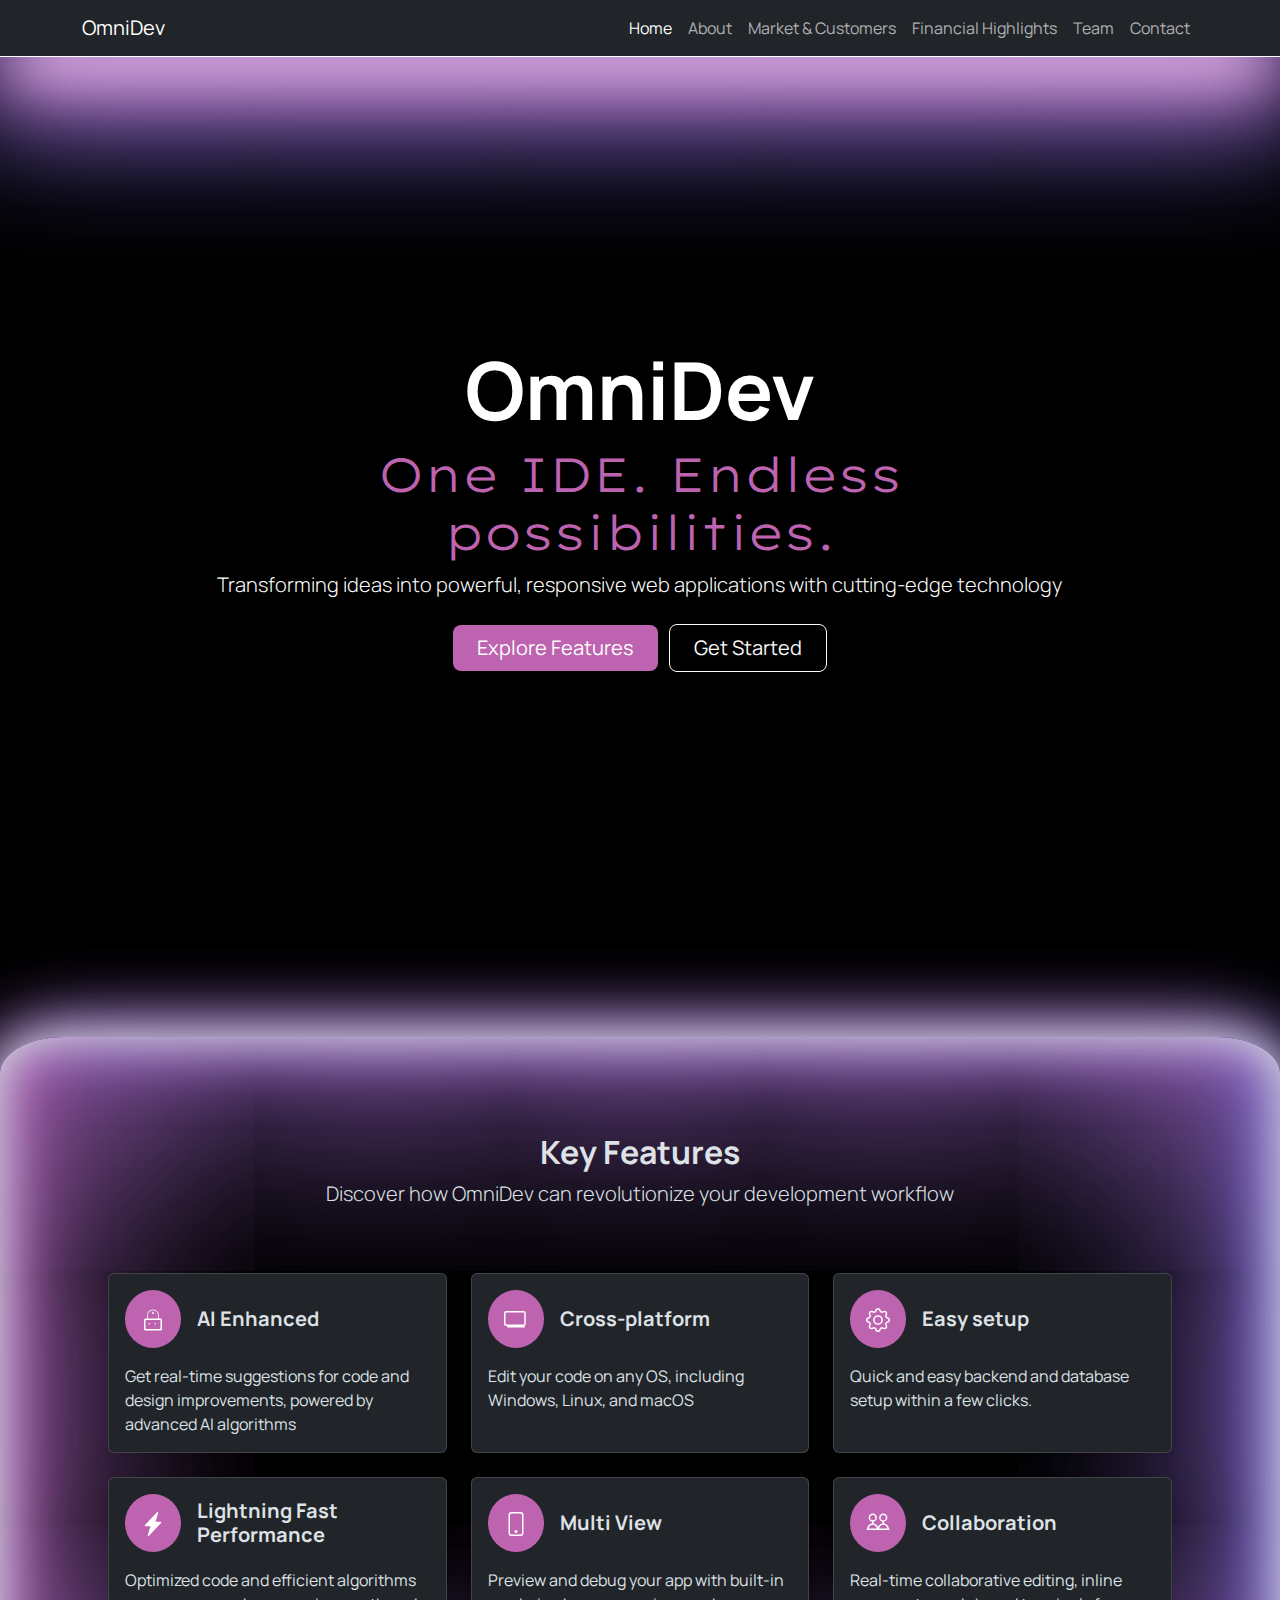
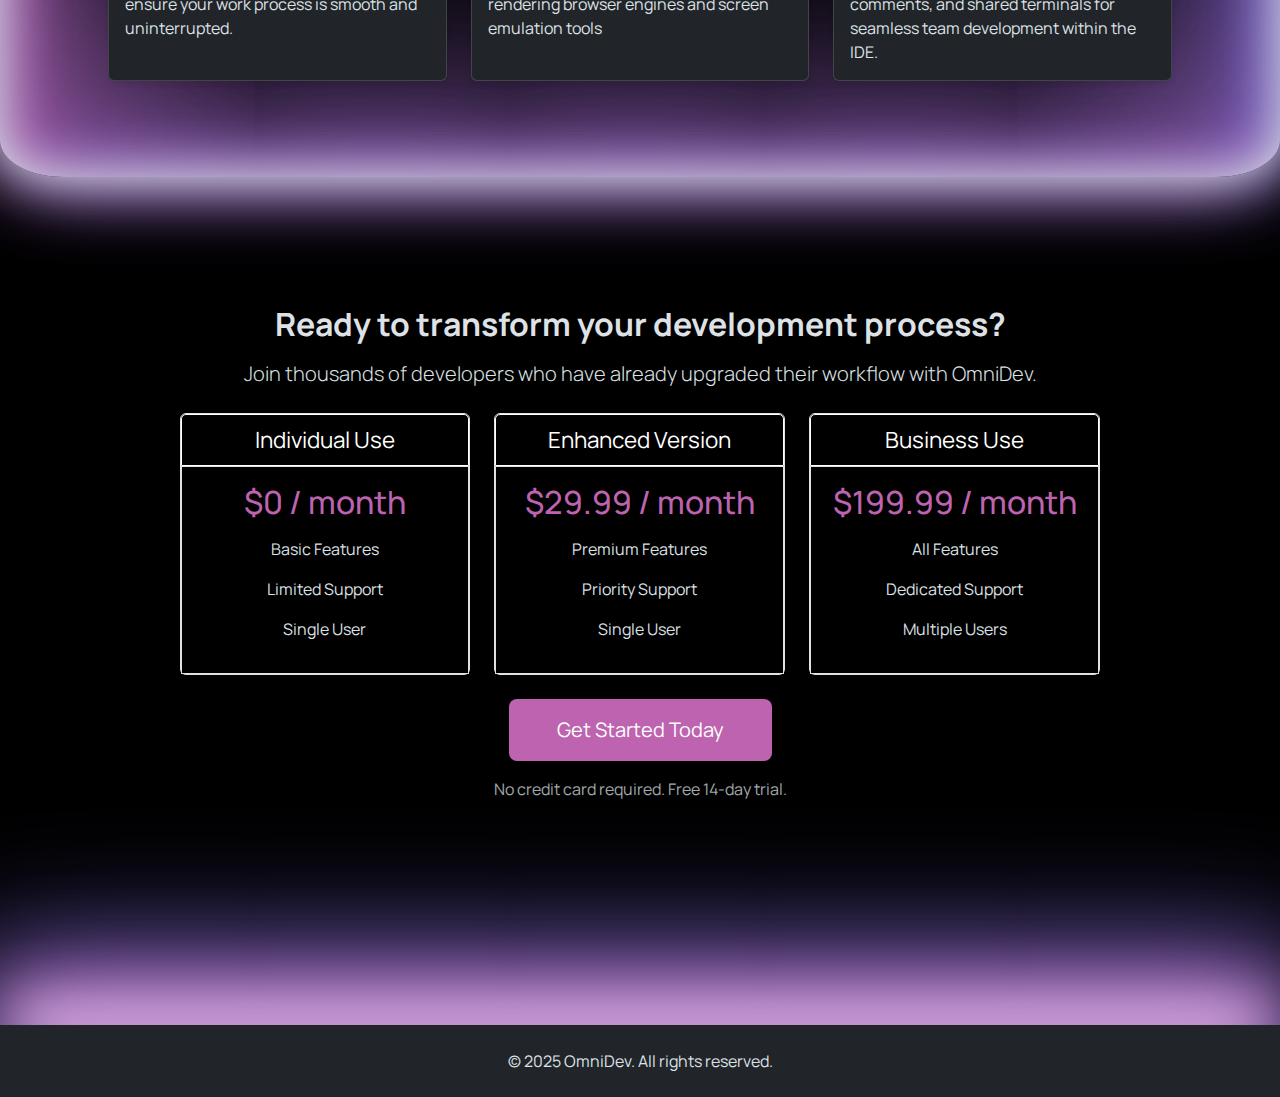
==== commit 5777eeae: "index page features and pricing tweaks" ====
--- a/index.html
+++ b/index.html
@@ -68,7 +68,6 @@
         <div class="container">
             <div class="row">
                 <div class="col-12 text-center mb-5">
-                    <br>
                     <h2 class="fw-bold">Key Features</h2>
                     <p class="lead">Discover how OmniDev can revolutionize your development workflow</p>
                 </div>
@@ -116,7 +115,7 @@
                                 </div>
                                 <h3 class="fw-bold h5 m-0">Easy setup</h3>
                             </div>
-                            <p class="card-text">Quick and easy backend and database setup with a few clicks.</p>
+                            <p class="card-text">Quick and easy backend and database setup within a few clicks.</p>
                         </div>
                     </div>
                 </div>
@@ -136,7 +135,7 @@
                                 </div>
                                 <h3 class="fw-bold h5 m-0">Lightning Fast Performance</h3>
                             </div>
-                            <p class="card-text">Optimized code and efficient algorithms ensure your web applications run smoothly and load quickly.</p>
+                            <p class="card-text">Optimized code and efficient algorithms ensure your work process is smooth and uninterrupted.</p>
                         </div>
                     </div>
                 </div>
@@ -150,25 +149,25 @@
                                         <path d="M8 14a1 1 0 1 0 0-2 1 1 0 0 0 0 2z"/>
                                     </svg>
                                 </div>
-                                <h3 class="fw-bold h5 m-0">Fully Responsive Design</h3>
-                            </div>
-                            <p class="card-text">Seamlessly adapts to any screen size or device, providing an optimal user experience across all platforms.</p>
-                        </div>
-                    </div>
-                </div>
-                <div class="col-md-4">
-                    <div class="card h-100 shadow-sm">
-                        <div class="card-body">
-                            <div class="d-flex align-items-center mb-3">
-                                <div class="bg-primary text-white rounded-circle p-3 me-3">
-                                    <svg xmlns="http://www.w3.org/2000/svg" width="24" height="24" fill="currentColor" class="bi bi-shield-check" viewBox="0 0 16 16">
-                                        <path d="M5.338 1.59a61.44 61.44 0 0 0-2.837.856.481.481 0 0 0-.328.39c-.554 4.157.726 7.19 2.253 9.188a10.725 10.725 0 0 0 2.287 2.233c.346.244.652.42.893.533.12.057.218.095.293.118a.55.55 0 0 0 .101.025.615.615 0 0 0 .1-.025c.076-.023.174-.061.294-.118.24-.113.547-.29.893-.533a10.726 10.726 0 0 0 2.287-2.233c1.527-1.997 2.807-5.031 2.253-9.188a.48.48 0 0 0-.328-.39c-.651-.213-1.75-.56-2.837-.855C9.552 1.29 8.531 1.067 8 1.067c-.53 0-1.552.223-2.662.524zM5.072.56C6.157.265 7.31 0 8 0s1.843.265 2.928.56c1.11.3 2.229.655 2.887.87a1.54 1.54 0 0 1 1.044 1.262c.596 4.477-.787 7.795-2.465 9.99a11.775 11.775 0 0 1-2.517 2.453 7.159 7.159 0 0 1-1.048.625c-.28.132-.581.24-.829.24s-.548-.108-.829-.24a7.158 7.158 0 0 1-1.048-.625 11.777 11.777 0 0 1-2.517-2.453C1.928 10.487.545 7.169 1.141 2.692A1.54 1.54 0 0 1 2.185 1.43 62.456 62.456 0 0 1 5.072.56z"/>
-                                        <path d="M10.854 5.146a.5.5 0 0 1 0 .708l-3 3a.5.5 0 0 1-.708 0l-1.5-1.5a.5.5 0 1 1 .708-.708L7.5 7.793l2.646-2.647a.5.5 0 0 1 .708 0z"/>
-                                    </svg>
-                                </div>
-                                <h3 class="fw-bold h5 m-0">Advanced Security</h3>
-                            </div>
-                            <p class="card-text">Built-in security measures protect your applications from common vulnerabilities and cyber threats.</p>
+                                <h3 class="fw-bold h5 m-0">Multi View</h3>
+                            </div>
+                            <p class="card-text">Preview and debug your app with built-in rendering browser engines and screen emulation tools </p>
+                        </div>
+                    </div>
+                </div>
+                <div class="col-md-4">
+                    <div class="card h-100 shadow-sm">
+                        <div class="card-body">
+                            <div class="d-flex align-items-center mb-3">
+                                <div class="bg-primary text-white rounded-circle p-3 me-3">
+                                    <svg xmlns="http://www.w3.org/2000/svg" width="24" height="24" fill="none" stroke="currentColor" viewBox="0 0 16 16">
+                                        <path d="M4.5 6a2.25 2.25 0 1 0 0-4.5A2.25 2.25 0 0 0 4.5 6zm0 0v2c-1.5 0-3 1.5-3.5 3.5h7c-.5-2-2-3.5-3.5-3.5V6z" fill="none" stroke-width="1"/>
+                                        <path d="M11.5 6a2.25 2.25 0 1 0 0-4.5A2.25 2.25 0 0 0 11.5 6zm0 0v2c-1.5 0-3 1.5-3.5 3.5h7c-.5-2-2-3.5-3.5-3.5V6z" fill="none" stroke-width="1"/>
+                                    </svg>
+                                </div>
+                                <h3 class="fw-bold h5 m-0">Collaboration</h3>
+                            </div>
+                            <p class="card-text">Real-time collaborative editing, inline comments, and shared terminals for seamless team development within the IDE.</p>
                         </div>
                     </div>
                 </div>
@@ -189,7 +188,12 @@
                                 <div class="card mb-4">
                                     <div class="card-header">Individual Use</div>
                                     <div class="card-body">
-                                        <h2 class="font-primary">$0/month</h3>
+                                        <div class="price">
+                                            <h2 class="font-primary">
+                                            $0
+                                            /
+                                            month</h2>
+                                        </div>
                                         <p>Basic Features</p>
                                         <p>Limited Support</p>
                                         <p>Single User</p>
@@ -200,7 +204,12 @@
                                 <div class="card mb-4">
                                     <div class="card-header">Enhanced Version</div>
                                     <div class="card-body">
-                                        <h2 class="font-primary">$29.99/month</h3>
+                                        <div class="price">
+                                            <h2 class="font-primary">
+                                            $29.99
+                                            /
+                                            month</h2>
+                                        </div>
                                         <p>Premium Features</p>
                                         <p>Priority Support</p>
                                         <p>Single User</p>
@@ -211,7 +220,11 @@
                                 <div class="card mb-4">
                                     <div class="card-header">Business Use</div>
                                     <div class="card-body">
-                                        <h2 class="font-primary">$199.99/month</h3>
+                                        <div class="price">
+                                            <h2 class="font-primary">$199.99
+                                            /
+                                            month</h2>
+                                        </div>
                                         <p>All Features</p>
                                         <p>Dedicated Support</p>
                                         <p>Multiple Users</p>
--- a/css/index.css
+++ b/css/index.css
@@ -25,6 +25,24 @@
     border: var(--bs-card-color) .1px solid;
 }
 
+.price{
+    max-height: 5rem !important;
+    margin-bottom: 1rem;
+}
+
+.col-lg-8{
+    width: 85% !important;
+}
+
+#features .card{
+    transition: transform 0.3s ease-in-out, box-shadow 0.3s ease-in-out;
+}
+
+#features .card:hover{
+    transform: translateY(-8px);
+}
+
+
 .card-header{
     color: #fff;
     font-size: 1.4em;
@@ -46,17 +64,20 @@
 
 #features{
     background-color: var(--background-color);
+    margin: 5em 0;
+    padding: 6em !important;
+    border-radius: 5%;
     box-shadow:
-    inset 0 0 60px #f8d1ff,      /* inner white */
-    inset 0px 0 100px var(--primary-color),   /* inner left magenta short */
-    inset 0px 0 100px var(--secondary-color),  /* inner right cyan short */
-    inset 0px 0 400px var(--primary-color),  /* inner left magenta broad */
-    inset 0px 0 400px var(--secondary-color), /* inner right cyan broad */
-    0 0 100px #f8d1ff,      /* inner white */
-    0 0 100px var(--primary-color),   /* inner left magenta short */
-    0 0 100px var(--secondary-color),  /* inner right cyan short */
-    0 0 140px var(--primary-color),  /* inner left magenta broad */
-    0 0 140px var(--secondary-color); /* inner right cyan broad */
+    inset 0 0 50px var(--text-color),      /* inner white */
+    inset 20px 0 80px var(--primary-color),   /* inner left magenta short */
+    inset -20px 0 80px var(--secondary-color),  /* inner right cyan short */
+    inset 20px 0 400px var(--primary-color),  /* inner left magenta broad */
+    inset -20px 0 400px var(--secondary-color), /* inner right cyan broad */
+    0 0 50px var(--text-color),            /* outer white */
+    -10px 0 80px var(--primary-color),        /* outer left magenta */
+    10px 0 80px var(--secondary-color);         /* outer right cyan */
+     
+
 }
 
 #start{
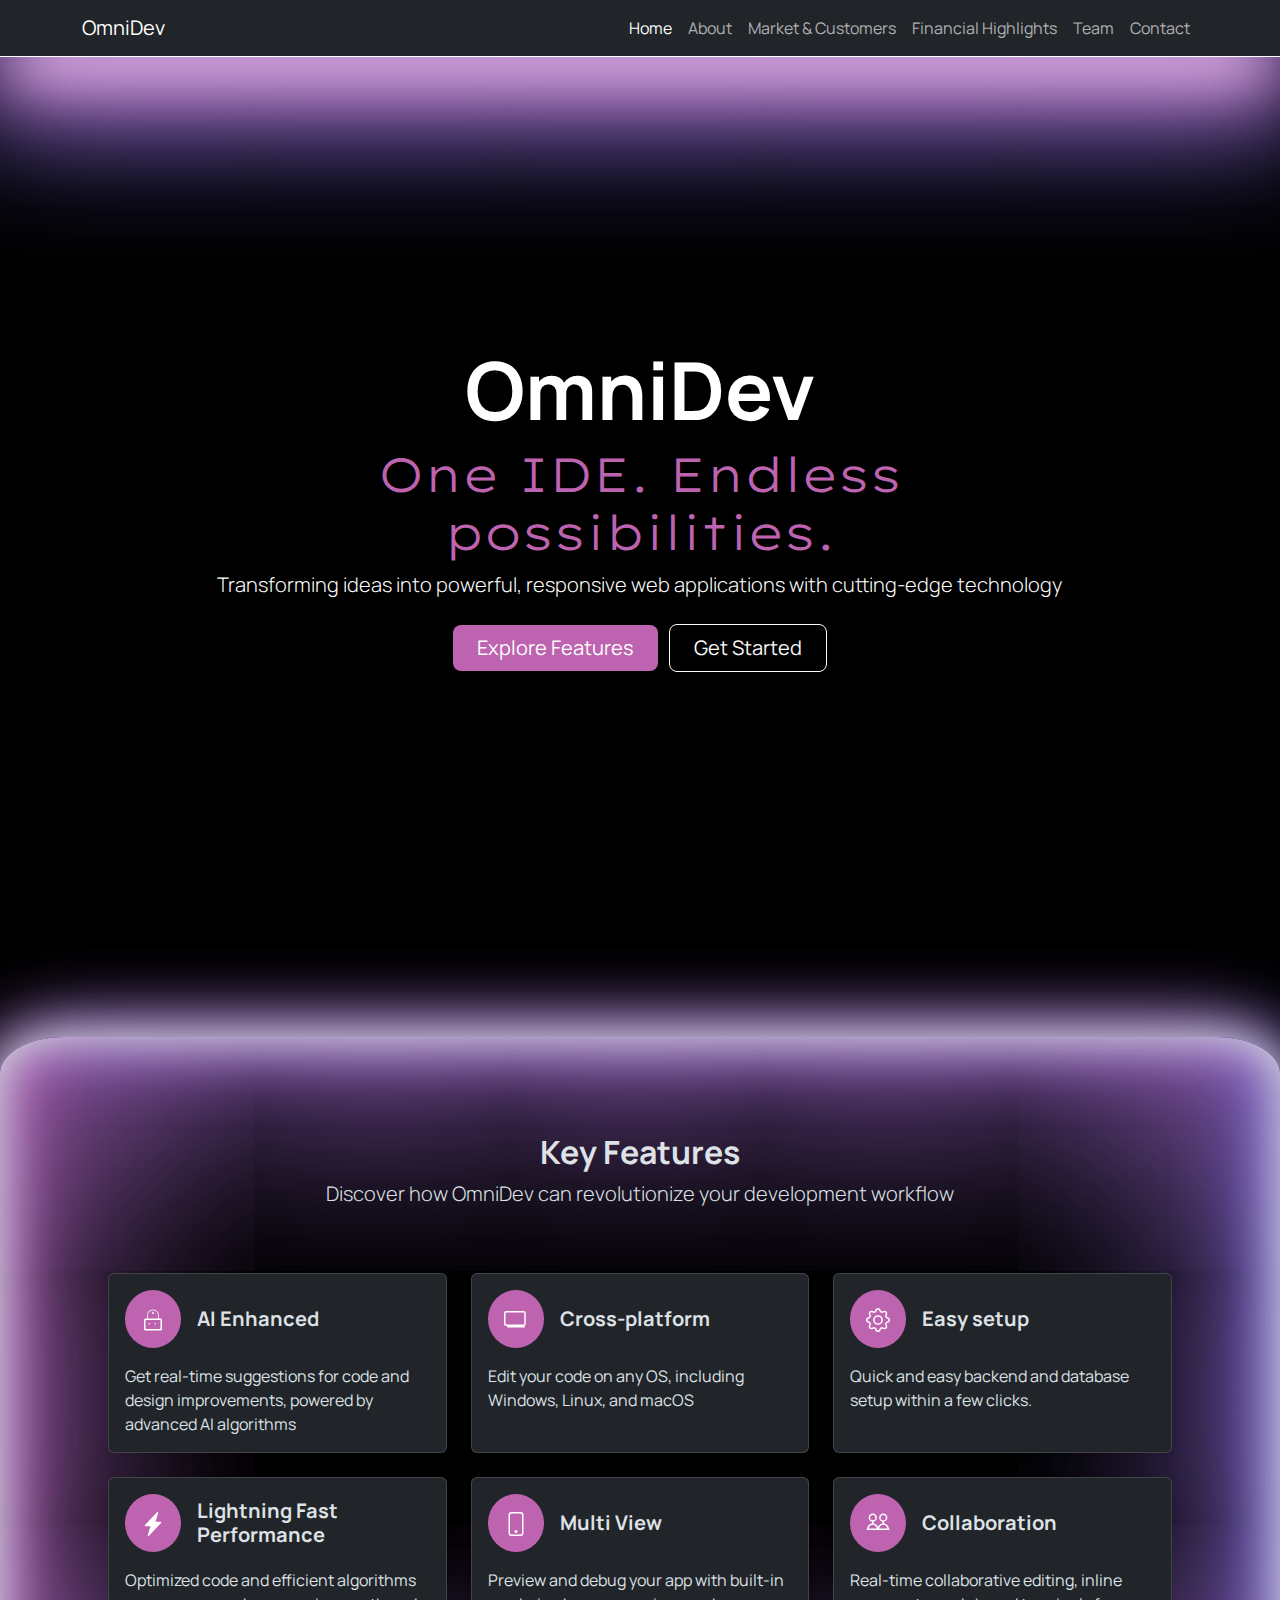
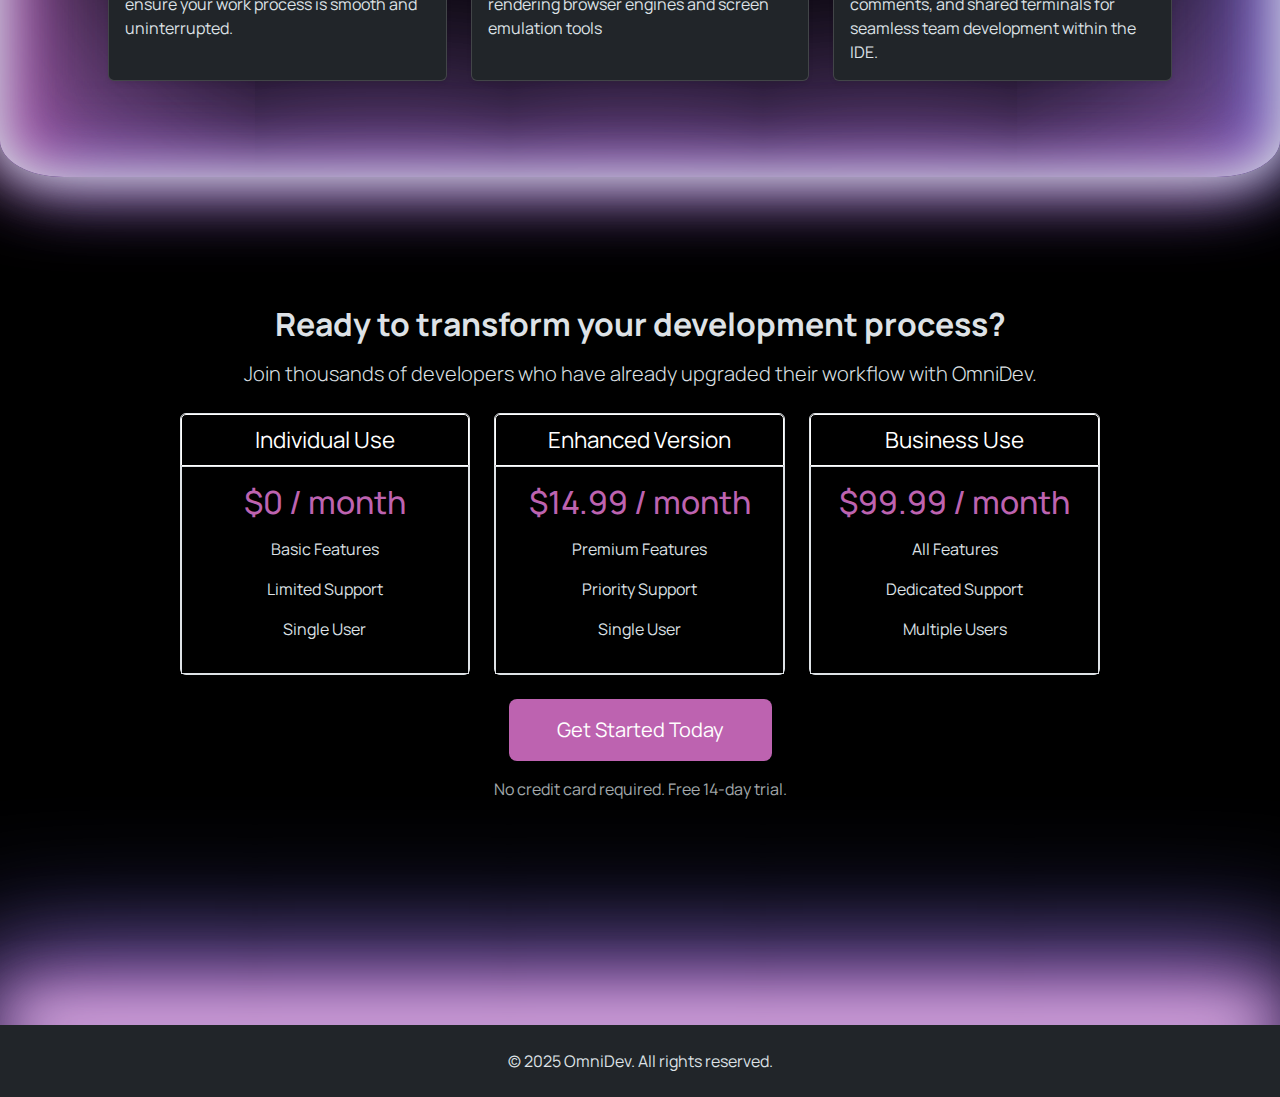
==== commit 2d2416e2: "Changed prices to match business plan" ====
--- a/index.html
+++ b/index.html
@@ -206,7 +206,7 @@
                                     <div class="card-body">
                                         <div class="price">
                                             <h2 class="font-primary">
-                                            $29.99
+                                            $14.99
                                             /
                                             month</h2>
                                         </div>
@@ -221,7 +221,7 @@
                                     <div class="card-header">Business Use</div>
                                     <div class="card-body">
                                         <div class="price">
-                                            <h2 class="font-primary">$199.99
+                                            <h2 class="font-primary">$99.99
                                             /
                                             month</h2>
                                         </div>
